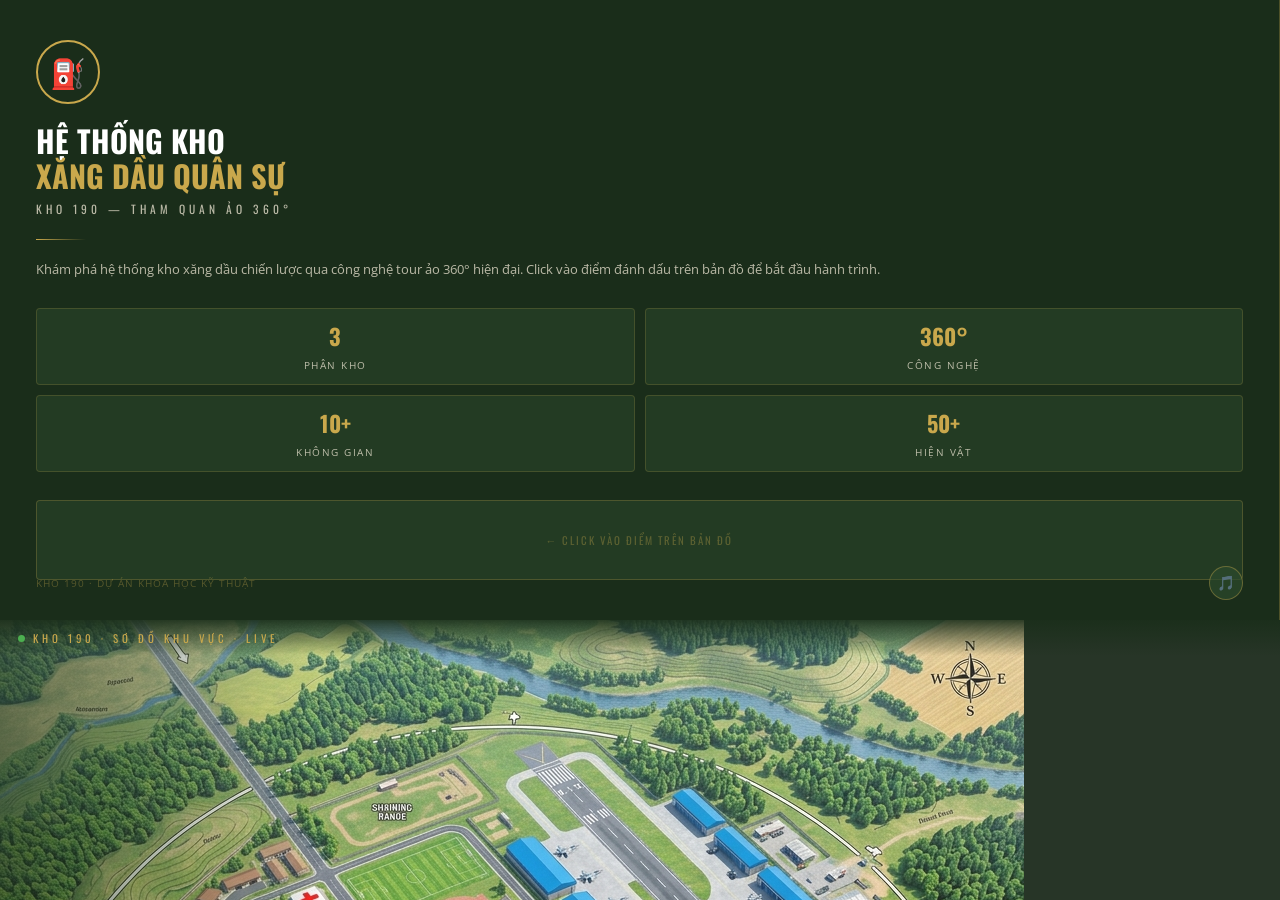
==== index.html @ b1a8027b "ok" ====
<!DOCTYPE html>
<html lang="vi">
<head>
    <meta charset="UTF-8">
    <meta name="viewport" content="width=device-width, initial-scale=1.0">
    <title>Tham Quan Ảo — Hệ Thống Kho Xăng Dầu Quân Sự KHO 190</title>
    <meta name="description" content="Khám phá hệ thống kho xăng dầu quân sự lịch sử qua công nghệ tour ảo 360 độ. Phân kho K91, K93, K95 thuộc Kho 190.">
    <link rel="preconnect" href="https://fonts.googleapis.com">
    <link rel="preconnect" href="https://fonts.gstatic.com" crossorigin>
    <link href="https://fonts.googleapis.com/css2?family=Oswald:wght@400;600;700&family=Open+Sans:wght@400;600&display=swap" rel="stylesheet">
    <style>
        *, *::before, *::after { box-sizing: border-box; margin: 0; padding: 0; }

        :root {
            --army-green: #2d4a2d;
            --army-dark:  #1a2e1a;
            --gold:       #c9a84c;
            --gold-light: #e8c96a;
            --rust:       #8b3a1a;
            --cream:      #f0e8d5;
            --text-muted: rgba(240,232,213,0.75);
        }

        html, body {
            width: 100%; height: 100%;
            overflow: hidden;
            font-family: 'Open Sans', sans-serif;
            background: var(--army-dark);
            color: var(--cream);
        }

        /* ===== LAYOUT: Toàn trang chia 2 cột ===== */
        .page {
            position: absolute;
            top: 0;
            left: 0;
            width: 100vw;
            height: 100vh;
            overflow: hidden;
        }

        /* ===== CỘT TRÁI — Thông tin & Stats ===== */
        .left-panel {
            position: relative;
            display: flex;
            flex-direction: column;
            justify-content: center;
            padding: 40px 36px;
            background: rgba(26, 46, 26, 0.9);
            border-right: 1px solid rgba(201,168,76,0.3);
            z-index: 2;
            overflow: hidden;
        }

        .left-content { position: relative; z-index: 1; }

        .emblem {
            width: 64px; height: 64px;
            border: 2px solid var(--gold);
            border-radius: 50%;
            display: flex; align-items: center; justify-content: center;
            font-size: 1.8rem;
            background: rgba(26,46,26,0.7);
            margin-bottom: 20px;
            animation: glow 3s ease infinite;
        }
        @keyframes glow {
            0%,100% { box-shadow: 0 0 15px rgba(201,168,76,0.3); }
            50%      { box-shadow: 0 0 35px rgba(201,168,76,0.6); }
        }

        .top-label {
            font-family: 'Oswald', sans-serif;
            font-size: 0.65rem; letter-spacing: 5px;
            text-transform: uppercase; color: var(--gold);
            margin-bottom: 10px;
        }

        .main-title {
            font-family: 'Oswald', sans-serif;
            font-size: 1.9rem; font-weight: 700;
            text-transform: uppercase; line-height: 1.15;
            color: #fff; margin-bottom: 6px;
        }
        .main-title span { color: var(--gold); display: block; }

        .sub-title {
            font-family: 'Oswald', sans-serif;
            font-size: 0.72rem; letter-spacing: 4px;
            color: var(--text-muted); margin-bottom: 22px;
        }

        .divider {
            width: 50px; height: 1px;
            background: linear-gradient(to right, var(--gold), transparent);
            margin-bottom: 18px;
        }

        .left-desc {
            font-size: 0.82rem; line-height: 1.7;
            color: var(--text-muted); margin-bottom: 28px;
        }

        /* Stats nhỏ */
        .stats-row {
            display: grid;
            grid-template-columns: repeat(2, 1fr);
            gap: 10px; margin-bottom: 28px;
        }
        .stat-box {
            background: rgba(45,74,45,0.5);
            border: 1px solid rgba(201,168,76,0.2);
            border-radius: 4px; padding: 10px 12px;
            text-align: center;
        }
        .stat-num {
            font-family: 'Oswald', sans-serif;
            font-size: 1.4rem; font-weight: 700;
            color: var(--gold); display: block;
        }
        .stat-lbl {
            font-size: 0.62rem; letter-spacing: 1.5px;
            text-transform: uppercase; color: var(--text-muted);
        }

        /* Info panel — hiện khi hover/click pin */
        .info-panel {
            background: rgba(45,74,45,0.5);
            border: 1px solid rgba(201,168,76,0.25);
            border-radius: 4px;
            padding: 14px 16px;
            min-height: 80px;
            display: flex; flex-direction: column; gap: 4px;
            transition: all 0.3s ease;
        }
        .info-placeholder {
            font-family: 'Oswald', sans-serif;
            font-size: 0.68rem; letter-spacing: 2px;
            color: rgba(201,168,76,0.35);
            text-transform: uppercase;
            text-align: center;
            margin: auto 0;
        }
        .info-id {
            font-family: 'Oswald', sans-serif;
            font-size: 1rem; color: var(--gold); letter-spacing: 2px;
        }
        .info-badge {
            display: inline-block; margin-left: 6px;
            font-size: 0.6rem; letter-spacing: 1px;
            background: rgba(201,168,76,0.15);
            border: 1px solid rgba(201,168,76,0.3);
            color: var(--gold); padding: 1px 6px; border-radius: 2px;
            vertical-align: middle;
        }
        .info-name { font-size: 0.72rem; letter-spacing: 1px; color: var(--text-muted); }
        .info-desc { font-size: 0.78rem; line-height: 1.55; color: var(--text-muted); margin-top: 4px; }
        .info-btn {
            display: inline-block; margin-top: 10px; align-self: flex-start;
            font-family: 'Oswald', sans-serif;
            font-size: 0.72rem; letter-spacing: 2px;
            text-transform: uppercase;
            background: var(--gold); color: var(--army-dark);
            border: none; padding: 7px 16px; border-radius: 3px;
            cursor: pointer; text-decoration: none;
            transition: background 0.2s;
        }
        .info-btn:hover { background: var(--gold-light); }
        .info-btn.disabled { background: #3a3a3a; color: #666; cursor: default; }

        /* Music + footer label */
        .left-footer {
            position: absolute; bottom: 20px; left: 36px; right: 36px;
            display: flex; align-items: center; justify-content: space-between;
            z-index: 1;
        }
        .copy-text {
            font-size: 0.6rem; letter-spacing: 1px;
            color: rgba(201,168,76,0.35);
        }
        .music-btn {
            width: 34px; height: 34px; border-radius: 50%;
            background: rgba(45,74,45,0.7);
            border: 1px solid rgba(201,168,76,0.4);
            color: var(--gold); font-size: 0.9rem; cursor: pointer;
            display: flex; align-items: center; justify-content: center;
            transition: all 0.2s;
        }
        .music-btn:hover { background: var(--gold); color: var(--army-dark); }

        /* ===== CỘT PHẢI — Bản đồ ===== */
        .map-panel {
            position: relative;
            overflow: hidden;
            background: #0e1e0e;
            perspective: 1200px; /* enable 3D perspective */
            }
    .map-panel::after {
        content: '';
        position: absolute;
        inset: 0;
        background: rgba(255,255,255,0.1);
        mix-blend-mode: screen;
        pointer-events: none;
    }

        #map-canvas {
            width: 100%;
            height: 100%;
            display: block;
        }

        /* Overlay gradient trái */
        .map-panel::before {
            content: '';
            position: absolute; inset: 0;
            background: linear-gradient(to right, rgba(26,46,26,0.6) 0%, transparent 25%);
            z-index: 1; pointer-events: none;
        }

        /* Tiêu đề bản đồ */
        .map-topbar {
            position: absolute; top: 0; left: 0; right: 0;
            padding: 10px 18px;
            background: linear-gradient(to bottom, rgba(26,46,26,0.9), transparent);
            display: flex; align-items: center; gap: 8px;
            z-index: 5;
        }
        .map-blink {
            width: 7px; height: 7px; border-radius: 50%;
            background: #4caf50; animation: blink 1.5s ease infinite;
        }
        @keyframes blink {
            0%,100% { opacity: 1; } 50% { opacity: 0.15; }
        }
        .map-topbar-text {
            font-family: 'Oswald', sans-serif;
            font-size: 0.68rem; letter-spacing: 4px;
            text-transform: uppercase; color: var(--gold);
        }

        /* Routes SVG */
        .map-routes {
            position: absolute; inset: 0;
            width: 100%; height: 100%;
            pointer-events: none; z-index: 3;
        }

        /* ===== PINS ===== */
        .map-pin {
            position: absolute; z-index: 10;
            cursor: pointer;
            transform: translate(-50%, -100%);
            transition: transform 0.2s ease;
        }
        .map-pin:hover { transform: translate(-50%, -100%) scale(1.15); }

        /* Avatar ảnh kho */
        .pin-avatar {
            width: 54px; height: 54px;
            border-radius: 50%;
            border: 3px solid var(--gold);
            object-fit: cover;
            display: block;
            margin: 0 auto;
            box-shadow: 0 0 0 4px rgba(201,168,76,0.3), 0 4px 14px rgba(0,0,0,0.7);
            animation: pinPulse 2.2s ease infinite;
            transition: transform 0.2s ease;
        }
        .map-pin:hover .pin-avatar {
            transform: scale(1.1);
        }
        .map-pin.coming-soon .pin-avatar {
            filter: grayscale(1) brightness(0.55);
            border-color: #666;
            box-shadow: 0 0 0 3px rgba(100,100,100,0.2), 0 4px 10px rgba(0,0,0,0.6);
            animation: none;
        }
        @keyframes pinPulse {
            0%,100% { box-shadow: 0 0 0 4px rgba(201,168,76,0.3), 0 4px 14px rgba(0,0,0,0.7); }
            50%      { box-shadow: 0 0 0 10px rgba(201,168,76,0.12), 0 4px 16px rgba(0,0,0,0.7); }
        }
        .pin-tail {
            width: 2px; height: 10px;
            background: var(--gold); margin: 0 auto;
        }
        .map-pin.coming-soon .pin-tail { background: #666; }

        /* Label badge trên pin */
        .pin-badge {
            position: absolute;
            bottom: calc(100% + 4px); left: 50%;
            transform: translateX(-50%);
            font-family: 'Oswald', sans-serif;
            font-size: 0.7rem; letter-spacing: 2px;
            background: rgba(26,46,26,0.92);
            border: 1px solid var(--gold);
            color: var(--gold);
            padding: 3px 10px; border-radius: 3px;
            white-space: nowrap;
        }
        .map-pin.coming-soon .pin-badge {
            border-color: #555; color: #777;
        }

        /* Compass */
        .map-compass {
            position: absolute; bottom: 18px; right: 20px;
            width: 44px; height: 44px; z-index: 5; opacity: 0.65;
        }

        /* Scalebar */
        .map-scalebar {
            position: absolute; bottom: 20px; right: 74px;
            z-index: 5; display: flex; flex-direction: column; gap: 2px;
        }
        .scalebar-line {
            width: 70px; height: 3px;
            background: linear-gradient(to right, var(--gold) 50%, transparent 50%);
            border: 1px solid rgba(201,168,76,0.6);
        }
        .scalebar-txt {
            font-size: 0.58rem; letter-spacing: 1px;
            color: rgba(201,168,76,0.65); font-family: 'Oswald', sans-serif;
        }

        /* ===== RESPONSIVE ===== */
        @media (max-width: 768px) {
            .page {
                grid-template-columns: 1fr;
                grid-template-rows: auto 1fr;
                overflow: auto;
            }
            html, body { overflow: auto; }
            .left-panel { padding: 28px 20px 80px; }
            .map-panel { height: 55vw; min-height: 260px; }
            .map-panel::before { display: none; }
        }
    </style>
</head>
<body>

<audio id="bg-music" src="audio/background_music.mp3" loop></audio>

<div class="page">

    <!-- ===== CỘT TRÁI ===== -->
    <aside class="left-panel">
        <div class="left-content">
            <div class="emblem">⛽</div>
            <h1 class="main-title">
                HỆ THỐNG KHO
                <span>XĂNG DẦU QUÂN SỰ</span>
            </h1>
            <p class="sub-title">KHO 190 — THAM QUAN ẢO 360°</p>
            <div class="divider"></div>
            <p class="left-desc">
                Khám phá hệ thống kho xăng dầu chiến lược qua công nghệ
                tour ảo 360° hiện đại. Click vào điểm đánh dấu trên bản đồ
                để bắt đầu hành trình.
            </p>

            <!-- Stats -->
            <div class="stats-row">
                <div class="stat-box">
                    <span class="stat-num">3</span>
                    <span class="stat-lbl">Phân Kho</span>
                </div>
                <div class="stat-box">
                    <span class="stat-num">360°</span>
                    <span class="stat-lbl">Công Nghệ</span>
                </div>
                <div class="stat-box">
                    <span class="stat-num">10+</span>
                    <span class="stat-lbl">Không Gian</span>
                </div>
                <div class="stat-box">
                    <span class="stat-num">50+</span>
                    <span class="stat-lbl">Hiện Vật</span>
                </div>
            </div>

            <!-- Info panel -->
            <div class="info-panel" id="info-panel">
                <span class="info-placeholder">← Click vào điểm trên bản đồ</span>
            </div>
        </div>

        <div class="left-footer">
            <span class="copy-text">KHO 190 · DỰ ÁN KHOA HỌC KỸ THUẬT</span>
            <button class="music-btn" id="music-btn" title="Nhạc nền">🎵</button>
        </div>
    </aside>

    <!-- ===== CỘT PHẢI — Bản đồ ===== -->
    <section class="map-panel" id="map-panel">

        <div class="map-topbar">
            <div class="map-blink"></div>
            <span class="map-topbar-text">KHO 190 · SƠ ĐỒ KHU VỰC · LIVE</span>
        </div>

                        <img src="images/military_map_3d.png" alt="Bản đồ 3D" class="map-img">

        <!-- Routes SVG -->
        <svg class="map-routes" viewBox="0 0 100 100" preserveAspectRatio="none">
            <defs>
                <marker id="arr" markerWidth="5" markerHeight="3.5" refX="5" refY="1.75" orient="auto">
                    <polygon points="0 0, 5 1.75, 0 3.5" fill="rgba(201,168,76,0.45)"/>
                </marker>
            </defs>
            <path d="M 28,66 Q 38,46 50,38"
                  stroke="rgba(201,168,76,0.3)" stroke-width="0.5"
                  stroke-dasharray="2.5 2" fill="none" marker-end="url(#arr)"/>
            <path d="M 54,34 Q 63,44 70,60"
                  stroke="rgba(201,168,76,0.3)" stroke-width="0.5"
                  stroke-dasharray="2.5 2" fill="none" marker-end="url(#arr)"/>
        </svg>

        <!-- PIN K91 -->
        <div class="map-pin" id="pin-k91" style="left:28%; top:67%;"
             data-id="k91" data-name="PHÂN KHO K91" data-badge="8 phòng"
             data-desc="Phân kho chứa nhiên liệu chiến lược, gồm Khu A và Khu B với đầy đủ hiện vật lịch sử."
             data-url="welcome.html?m=k91" data-icon="🏭">
            <div class="pin-badge">K91</div>
            <img class="pin-avatar" src="images/k91_thumbnail.jpg" alt="K91">
            <div class="pin-tail"></div>
        </div>

        <!-- PIN K93 -->
        <div class="map-pin coming-soon" id="pin-k93" style="left:52%; top:37%;"
             data-id="k93" data-name="PHÂN KHO K93" data-badge="Sắp ra mắt"
             data-desc="Khu phân kho đặc biệt đang trong giai đoạn chuẩn bị nội dung tham quan 360°."
             data-url="" data-icon="🏗️">
            <div class="pin-badge">K93</div>
            <img class="pin-avatar" src="images/k93_thumbnail.jpg" alt="K93">
            <div class="pin-tail"></div>
        </div>

        <!-- PIN K95 -->
        <div class="map-pin" id="pin-k95" style="left:71%; top:66%;"
             data-id="k95" data-name="PHÂN KHO K95" data-badge="Toàn cảnh"
             data-desc="Hệ thống hầm ngầm bí mật phục vụ dự trữ và phân phối xăng dầu chiến lược."
             data-url="welcome.html?m=k95" data-icon="⛽">
            <div class="pin-badge">K95</div>
            <img class="pin-avatar" src="images/k95_thumbnail.jpg" alt="K95">
            <div class="pin-tail"></div>
        </div>

        <!-- Compass -->
        <div class="map-compass">
            <svg viewBox="0 0 50 50" xmlns="http://www.w3.org/2000/svg">
                <circle cx="25" cy="25" r="23" stroke="rgba(201,168,76,0.5)" stroke-width="1.5" fill="rgba(26,46,26,0.6)"/>
                <polygon points="25,6 28,22 25,25 22,22" fill="#c9a84c"/>
                <polygon points="25,44 28,28 25,25 22,28" fill="#555"/>
                <circle cx="25" cy="25" r="2" fill="#c9a84c"/>
                <text x="25" y="13" text-anchor="middle" fill="#c9a84c" font-size="7" font-family="Oswald">N</text>
            </svg>
        </div>

        <!-- Scalebar -->
        <div class="map-scalebar">
            <div class="scalebar-line"></div>
            <span class="scalebar-txt">≈ 500m</span>
        </div>
    </section>
</div>

<script>
// ===== INTERACTIVE MAP =====
const infoPanel = document.getElementById('info-panel');

document.querySelectorAll('.map-pin').forEach(pin => {
    const isComingSoon = pin.classList.contains('coming-soon');

    pin.addEventListener('mouseenter', () => updateInfo(pin));
    pin.addEventListener('click', () => {
        if (!isComingSoon && pin.dataset.url) {
            window.location.href = pin.dataset.url;
        }
    });
});

// Reset khi click ra ngoài
document.getElementById('map-panel').addEventListener('click', e => {
    if (!e.target.closest('.map-pin')) {
        infoPanel.innerHTML = '<span class="info-placeholder">← Click vào điểm trên bản đồ</span>';
    }
});

function updateInfo(pin) {
    const isComingSoon = pin.classList.contains('coming-soon');
    const btnHtml = isComingSoon
        ? `<span class="info-btn disabled">Đang chuẩn bị</span>`
        : `<a href="${pin.dataset.url}" class="info-btn">Vào Tham Quan →</a>`;

    infoPanel.innerHTML = `
        <div class="info-id">
            ${pin.dataset.id.toUpperCase()}
            <span class="info-badge">${pin.dataset.badge}</span>
        </div>
        <div class="info-name">${pin.dataset.name}</div>
        <div class="info-desc">${pin.dataset.desc}</div>
        ${btnHtml}
    `;
}

// ===== NHẠC NỀN =====
const music = document.getElementById('bg-music');
const musicBtn = document.getElementById('music-btn');
music.volume = 0.3;
let playing = false;

musicBtn.addEventListener('click', () => {
    playing ? (music.pause(), musicBtn.textContent = '🔇') : (music.play(), musicBtn.textContent = '🎵');
    playing = !playing;
    sessionStorage.setItem('bgMusicPlaying', playing ? '1' : '0');
});

if (sessionStorage.getItem('bgMusicPlaying') === '1') {
    music.play().then(() => { playing = true; }).catch(() => {});
}
</script>
    
    
</body>
</html>
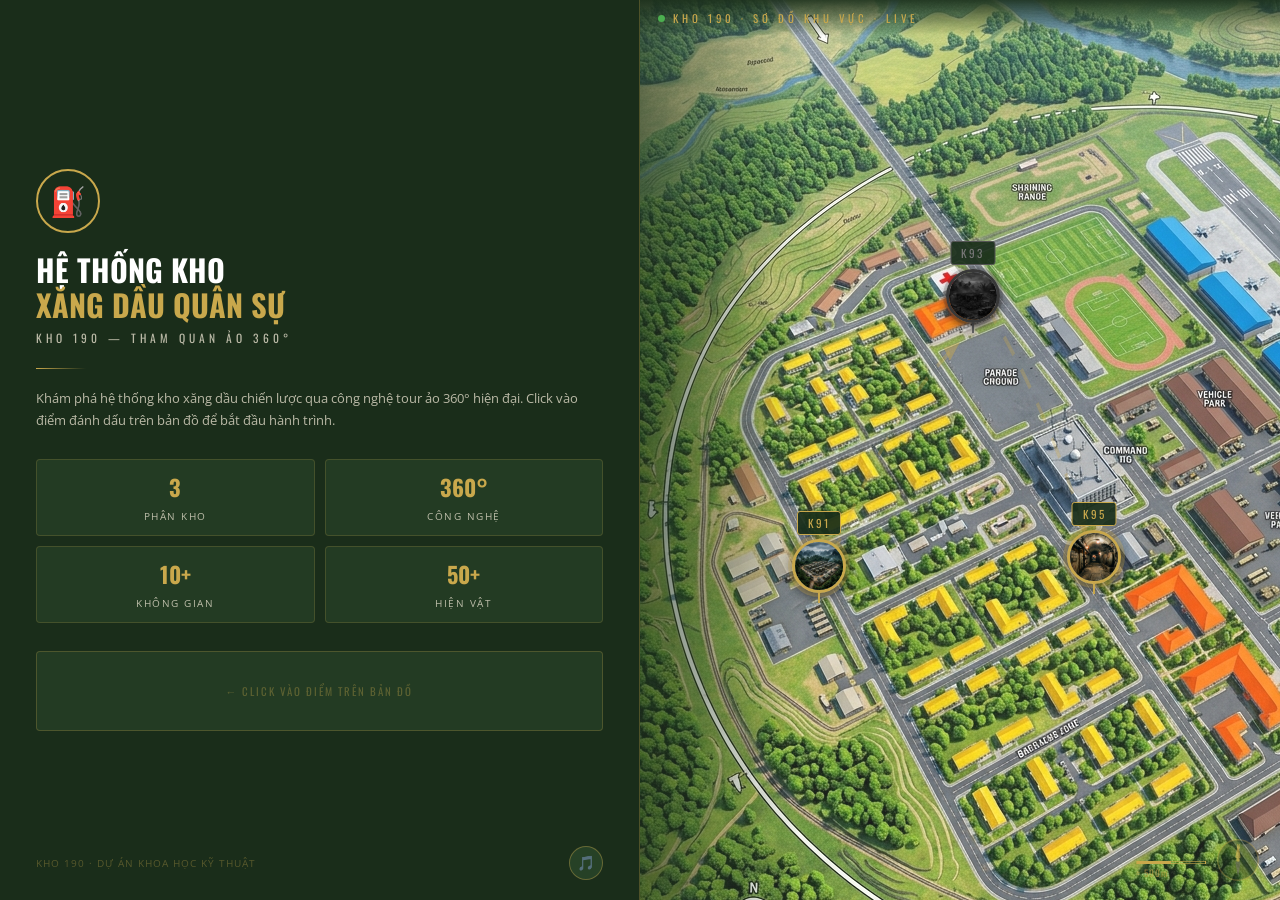
==== commit f8966579: "ok" ====
--- a/index.html
+++ b/index.html
@@ -31,26 +31,26 @@
 
         /* ===== LAYOUT: Toàn trang chia 2 cột ===== */
         .page {
-            position: absolute;
-            top: 0;
-            left: 0;
+            display: grid;
+            grid-template-columns: 1fr 1fr;
+            grid-template-rows: 100vh;
+            height: 100vh;
             width: 100vw;
-            height: 100vh;
             overflow: hidden;
         }
 
         /* ===== CỘT TRÁI — Thông tin & Stats ===== */
         .left-panel {
-            position: relative;
-            display: flex;
-            flex-direction: column;
-            justify-content: center;
-            padding: 40px 36px;
-            background: rgba(26, 46, 26, 0.9);
-            border-right: 1px solid rgba(201,168,76,0.3);
-            z-index: 2;
-            overflow: hidden;
-        }
+    position: relative;
+    display: flex;
+    flex-direction: column;
+    justify-content: center;
+    padding: 40px 36px;
+    background: rgba(26, 46, 26, 0.9);
+    border-right: 1px solid rgba(201,168,76,0.3);
+    z-index: 2;
+    overflow: hidden;
+}
 
         .left-content { position: relative; z-index: 1; }
 
